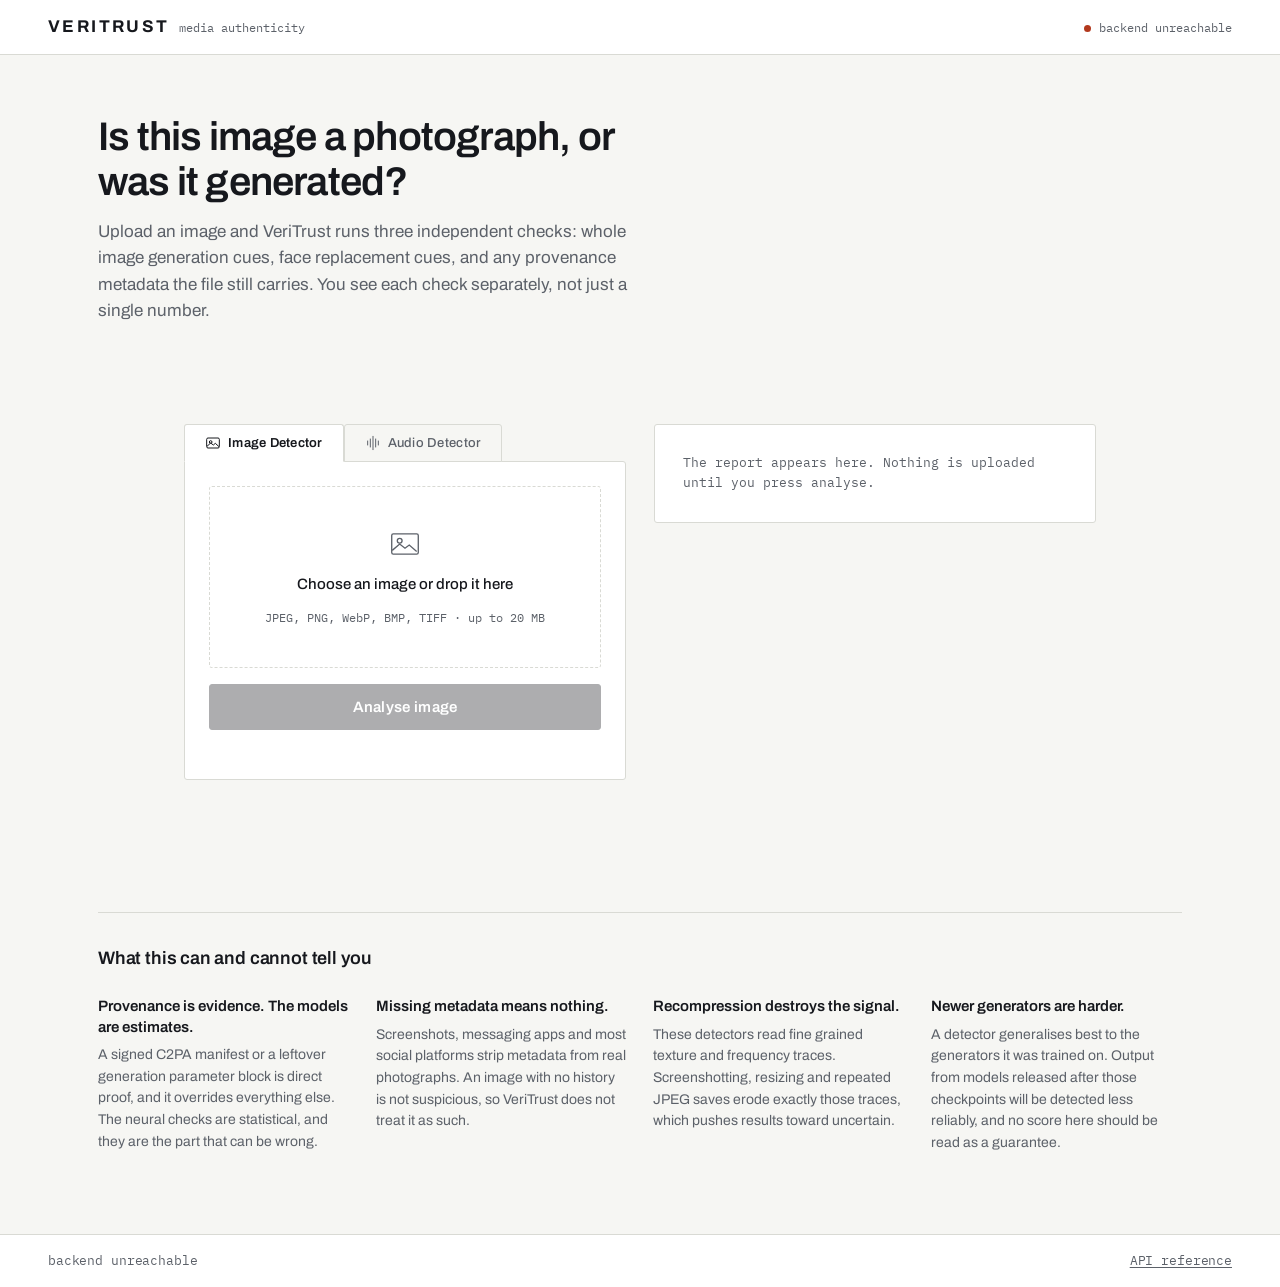
==== frontend/index.html @ b8cfa004 "Initial commit with working configuration and UI fixes" ====
<!DOCTYPE html>
<html lang="en">
<head>
<meta charset="utf-8" />
<meta name="viewport" content="width=device-width, initial-scale=1" />
<title>VeriTrust · media authenticity</title>
<link rel="preconnect" href="https://fonts.googleapis.com" />
<link rel="preconnect" href="https://fonts.gstatic.com" crossorigin />
<link href="https://fonts.googleapis.com/css2?family=Archivo:wght@400;500;600;700&family=IBM+Plex+Mono:wght@400;500;600&display=swap" rel="stylesheet" />
<link rel="stylesheet" href="styles.css" />
</head>
<body>

<header class="bar">
  <div class="bar-mark">
    <span class="bar-name">VeriTrust</span>
    <span class="bar-role">media authenticity</span>
  </div>
  <div class="bar-status" id="status" data-state="loading">
    <span class="dot" aria-hidden="true"></span>
    <span id="statusText">checking detectors</span>
  </div>
</header>

<main>

  <section class="intro">
    <h1 id="introHeading">Is this image a photograph, or was it generated?</h1>
    <p id="introBody">
      Upload an image and VeriTrust runs three independent checks: whole image generation cues,
      face replacement cues, and any provenance metadata the file still carries. You see each
      check separately, not just a single number.
    </p>
  </section>

  <section class="workbench">

    <div class="stage-column">
      <div class="tabs" id="mediaModeTabs">
        <button type="button" class="tab active" data-mode="image">
          <svg class="tab-icon" viewBox="0 0 24 24" fill="none" stroke="currentColor" stroke-width="1.5" aria-hidden="true">
            <rect x="2.5" y="4.5" width="19" height="15" rx="2" />
            <circle cx="8.5" cy="10.5" r="2" />
            <path d="M3 17l5.5-5 4 3 3-2.5 5.5 5" />
          </svg>
          Image Detector
        </button>
        <button type="button" class="tab" data-mode="audio">
          <svg class="tab-icon" viewBox="0 0 24 24" fill="none" stroke="currentColor" stroke-width="1.5" aria-hidden="true">
            <path d="M12 2v20M8 6v12M4 9v6M16 6v12M20 9v6" stroke-linecap="round" />
          </svg>
          Audio Detector
        </button>
      </div>

      <div class="stage">
        <label class="drop" id="drop" for="file" tabindex="0">
          <input type="file" id="file" accept="image/jpeg,image/png,image/webp,image/bmp,image/tiff" hidden />
          <div class="drop-inner">
            <div class="drop-icon-wrap" id="dropIconWrap">
              <svg class="drop-icon" id="dropIconImage" viewBox="0 0 32 32" fill="none" stroke="currentColor" stroke-width="1.25" aria-hidden="true">
                <rect x="3.5" y="6.5" width="25" height="19" rx="1.5" />
                <circle cx="11" cy="13" r="2.25" />
                <path d="M4 22l7-6 5 4 4-3 7 6" />
              </svg>
              <svg class="drop-icon" id="dropIconAudio" viewBox="0 0 32 32" fill="none" stroke="currentColor" stroke-width="1.25" aria-hidden="true" hidden>
                <path d="M16 4v24M10 8v16M4 12v8M22 8v16M28 12v8" stroke-linecap="round" />
              </svg>
            </div>
            <span class="drop-title" id="dropTitle">Choose an image or drop it here</span>
            <span class="drop-hint" id="dropHint">JPEG, PNG, WebP, BMP, TIFF · up to 20 MB</span>
          </div>
        </label>

        <figure class="canvas" id="canvas" hidden>
          <div class="canvas-frame" id="canvasFrame">
            <img id="preview" alt="Media being analysed" />
            <audio id="audioPreview" controls hidden></audio>
            <img id="heat" alt="" hidden />
            <div class="boxes" id="boxes" aria-hidden="true"></div>
          </div>
          <figcaption class="canvas-foot">
            <span class="mono" id="imageMeta"></span>
            <span class="canvas-actions">
              <button type="button" class="ghost" id="toggleHeat" hidden>Show attention map</button>
              <button type="button" class="ghost" id="clear">Clear</button>
            </span>
          </figcaption>
          <p class="overlay-note" id="overlayNote"></p>
        </figure>

        <button type="button" class="run" id="run" disabled>Analyse image</button>
        <p class="stage-note" id="stageNote" role="status" aria-live="polite"></p>
      </div>
    </div>

    <div class="readout" id="readout" aria-live="polite">
      <div class="readout-empty" id="readoutEmpty">
        <p>The report appears here. Nothing is uploaded until you press analyse.</p>
      </div>

      <div class="report" id="report" hidden>

        <div class="verdict" id="verdict">
          <span class="eyebrow">Verdict</span>
          <p class="verdict-word" id="verdictWord">Awaiting analysis</p>
          <p class="verdict-sub mono" id="verdictSub"></p>
        </div>

        <div class="scale-block">
          <span class="eyebrow">Where this landed</span>
          <div class="scale" id="scale">
            <div class="scale-track">
              <div class="scale-band" id="scaleBand"></div>
              <div class="scale-ticks" id="scaleTicks"></div>
              <div class="needle" id="needle"><span class="needle-value mono" id="needleValue">0.00</span></div>
            </div>
            <div class="scale-legend mono">
              <span id="scaleLegendLeft">0.00 photographic</span>
              <span class="scale-legend-mid">uncertain</span>
              <span id="scaleLegendRight">generated 1.00</span>
            </div>
          </div>
          <p class="scale-caption" id="scaleCaption"></p>
        </div>

        <div class="panel">
          <span class="eyebrow">Signals</span>
          <table class="signals">
            <thead>
              <tr><th scope="col">check</th><th scope="col">reads</th><th scope="col">weight</th></tr>
            </thead>
            <tbody id="signalRows"></tbody>
          </table>
          <p class="panel-note" id="signalNote"></p>
        </div>

        <div class="panel" id="provPanel">
          <span class="eyebrow">Provenance</span>
          <ul class="evidence" id="evidence"></ul>
        </div>

        <div class="panel" id="notesPanel">
          <span class="eyebrow">Caveats</span>
          <ul class="notes" id="notes"></ul>
        </div>

        <details class="raw">
          <summary>Raw response</summary>
          <pre class="mono" id="raw"></pre>
        </details>

      </div>
    </div>

  </section>

  <section class="limits">
    <h2>What this can and cannot tell you</h2>
    <div class="limit-grid">
      <div class="limit">
        <h3>Provenance is evidence. The models are estimates.</h3>
        <p>
          A signed C2PA manifest or a leftover generation parameter block is direct proof, and it
          overrides everything else. The neural checks are statistical, and they are the part that
          can be wrong.
        </p>
      </div>
      <div class="limit">
        <h3>Missing metadata means nothing.</h3>
        <p>
          Screenshots, messaging apps and most social platforms strip metadata from real
          photographs. An image with no history is not suspicious, so VeriTrust does not treat it
          as such.
        </p>
      </div>
      <div class="limit">
        <h3>Recompression destroys the signal.</h3>
        <p>
          These detectors read fine grained texture and frequency traces. Screenshotting, resizing
          and repeated JPEG saves erode exactly those traces, which pushes results toward
          uncertain.
        </p>
      </div>
      <div class="limit">
        <h3>Newer generators are harder.</h3>
        <p>
          A detector generalises best to the generators it was trained on. Output from models
          released after those checkpoints will be detected less reliably, and no score here should
          be read as a guarantee.
        </p>
      </div>
    </div>
  </section>

</main>

<footer class="foot">
  <span class="mono" id="footStatus">detector status unknown</span>
  <span class="mono"><a href="/docs">API reference</a></span>
</footer>

<script src="app.js"></script>
</body>
</html>
---- frontend/styles.css ----
/* VeriTrust
   Direction: a light table in a forensics room. Cool paper, hairline rules, measurement
   typography. The one loud element is the verdict scale, which draws the uncertainty band as a
   real region so the three band logic is visible rather than hidden behind a percentage.
   Everything else stays quiet. */

:root {
  color-scheme: light;

  --paper: #f6f6f3;
  --panel: #ffffff;
  --ink: #16181d;
  --slate: #5c6169;
  --rule: #d9dad4;
  --rule-soft: #e8e9e4;

  --authentic: #2f6f4e;
  --uncertain: #a9741b;
  --flagged: #b2381d;

  --focus: #a9741b;

  --sans: "Archivo", ui-sans-serif, system-ui, -apple-system, "Segoe UI", sans-serif;
  --mono: "IBM Plex Mono", ui-monospace, "SF Mono", Menlo, Consolas, monospace;

  --gap: 28px;
  --radius: 3px;
}

* { box-sizing: border-box; }
[hidden] { display: none !important; }

html, body { margin: 0; padding: 0; }

body {
  background: var(--paper);
  color: var(--ink);
  font-family: var(--sans);
  font-size: 16px;
  line-height: 1.55;
  -webkit-font-smoothing: antialiased;
}

.mono { font-family: var(--mono); font-size: 0.8125rem; letter-spacing: -0.01em; }

a { color: inherit; text-decoration: underline; text-underline-offset: 2px; }

:focus-visible {
  outline: 2px solid var(--focus);
  outline-offset: 2px;
}

/* ---------- instrument bar ---------- */

.bar {
  display: flex;
  align-items: baseline;
  justify-content: space-between;
  gap: 16px;
  padding: 14px clamp(18px, 4vw, 48px);
  border-bottom: 1px solid var(--rule);
  background: var(--panel);
}

.bar-mark { display: flex; align-items: baseline; gap: 10px; }

.bar-name {
  font-weight: 700;
  font-size: 1.0625rem;
  letter-spacing: 0.14em;
  text-transform: uppercase;
}

.bar-role {
  font-family: var(--mono);
  font-size: 0.75rem;
  color: var(--slate);
}

.bar-status {
  display: flex;
  align-items: center;
  gap: 8px;
  font-family: var(--mono);
  font-size: 0.75rem;
  color: var(--slate);
}

.dot {
  width: 7px; height: 7px;
  border-radius: 50%;
  background: var(--slate);
  flex: none;
}

.bar-status[data-state="ok"] .dot { background: var(--authentic); }
.bar-status[data-state="degraded"] .dot { background: var(--uncertain); }
.bar-status[data-state="down"] .dot { background: var(--flagged); }

/* ---------- workbench ---------- */

.workbench { max-width: 960px; margin: 0 auto; padding: 48px 24px; }

/* Tabs sit above the stage panel and visually connect to it */
.tabs {
  display: flex;
  gap: 0;
  position: relative;
  z-index: 1;
}

.tab {
  display: inline-flex;
  align-items: center;
  gap: 7px;
  background: var(--paper);
  border: 1px solid var(--rule);
  border-bottom: 1px solid var(--rule);
  padding: 10px 20px;
  border-radius: var(--radius) var(--radius) 0 0;
  font-family: var(--sans);
  font-size: 0.8125rem;
  font-weight: 500;
  letter-spacing: 0.02em;
  color: var(--slate);
  cursor: pointer;
  transition: color 0.15s ease, background 0.15s ease, border-color 0.15s ease;
  margin-bottom: -1px;          /* overlap the stage border */
}

.tab.active {
  background: var(--panel);
  color: var(--ink);
  border-color: var(--rule);
  border-bottom-color: var(--panel);   /* erase the bottom border to merge with stage */
  font-weight: 600;
}

.tab:not(.active):hover {
  background: var(--rule-soft);
  color: var(--ink);
}

.tab-icon {
  width: 16px;
  height: 16px;
  flex-shrink: 0;
}

/* Stage column keeps tabs + stage as one visual unit inside the grid */
.stage-column {
  display: flex;
  flex-direction: column;
}

.stage {
  background: var(--panel);
  border: 1px solid var(--rule);
  border-radius: 0 var(--radius) var(--radius) var(--radius);
  padding: 24px;
}

/* Drop zone */
.drop-icon-wrap {
  display: flex;
  align-items: center;
  justify-content: center;
}

/* Audio preview styling */
#audioPreview {
  width: 100%;
  margin: 24px 0;
  border-radius: var(--radius);
}

/* When showing audio, give the canvas-frame a solid background instead of the checker */
.canvas-frame.audio-mode {
  background: var(--paper);
  display: flex;
  align-items: center;
  justify-content: center;
  min-height: 80px;
  padding: 16px;
}

/* ---------- layout ---------- */

main {
  max-width: 1180px;
  margin: 0 auto;
  padding: clamp(32px, 5vw, 60px) clamp(18px, 4vw, 48px) 80px;
}

.intro { max-width: 62ch; margin-bottom: clamp(32px, 5vw, 52px); }

.intro h1 {
  margin: 0 0 14px;
  font-size: clamp(1.75rem, 4vw, 2.5rem);
  font-weight: 600;
  letter-spacing: -0.02em;
  line-height: 1.12;
}

.intro p { margin: 0; color: var(--slate); font-size: 1.0625rem; }

.workbench {
  display: grid;
  grid-template-columns: minmax(0, 1fr) minmax(0, 1fr);
  gap: var(--gap);
  align-items: start;
}

@media (max-width: 900px) {
  .workbench { grid-template-columns: minmax(0, 1fr); }
}

.eyebrow {
  display: block;
  font-family: var(--mono);
  font-size: 0.6875rem;
  letter-spacing: 0.16em;
  text-transform: uppercase;
  color: var(--slate);
  margin-bottom: 10px;
}

/* ---------- stage ---------- */

.drop {
  display: block;
  border: 1px dashed var(--rule);
  border-radius: var(--radius);
  background: transparent;
  padding: 40px 24px;
  text-align: center;
  cursor: pointer;
  transition: border-color 140ms ease, background 140ms ease;
}

.drop:hover, .drop.over { border-color: var(--ink); background: rgba(0,0,0,0.015); }
.drop.over { border-style: solid; }

.drop-inner { display: flex; flex-direction: column; align-items: center; gap: 12px; }
.drop-icon { width: 34px; height: 34px; color: var(--slate); }
.drop-title { font-weight: 500; font-size: 0.9375rem; }
.drop-hint { font-family: var(--mono); font-size: 0.75rem; color: var(--slate); }

.canvas { margin: 0; }

.canvas-frame {
  position: relative;
  border: 1px solid var(--rule);
  border-radius: var(--radius);
  background:
    repeating-conic-gradient(#efefec 0% 25%, #f8f8f6 0% 50%) 0 0 / 18px 18px;
  overflow: hidden;
  line-height: 0;
}

.canvas-frame img { display: block; width: 100%; height: auto; }

#heat {
  position: absolute;
  inset: 0;
  width: 100%;
  height: 100%;
  object-fit: contain;
}

.boxes { position: absolute; inset: 0; }

/* Three bands, matching the verdict, not a 0.5 cut. Uncertain is the default because a face the
   models cannot place is the honest middle case, and the middle should not borrow either colour. */
.face-box {
  position: absolute;
  border: 1.5px solid var(--uncertain);
  box-shadow: 0 0 0 1px rgba(255, 255, 255, 0.7) inset;
}

.face-box[data-band="authentic"] { border-color: var(--authentic); }
.face-box[data-band="flagged"] { border-color: var(--flagged); }

.face-tag {
  position: absolute;
  top: -1px;
  left: -1px;
  transform: translateY(-100%);
  background: var(--uncertain);
  color: #fff;
  font-family: var(--mono);
  font-size: 0.625rem;
  padding: 1px 5px;
  white-space: nowrap;
  line-height: 1.5;
}

.face-box[data-band="authentic"] .face-tag { background: var(--authentic); }
.face-box[data-band="flagged"] .face-tag { background: var(--flagged); }

.canvas-foot {
  display: flex;
  align-items: center;
  justify-content: space-between;
  gap: 12px;
  flex-wrap: wrap;
  padding-top: 10px;
  color: var(--slate);
}

.canvas-actions { display: flex; gap: 8px; }

.overlay-note {
  margin: 8px 0 0;
  font-size: 0.75rem;
  line-height: 1.5;
  color: var(--slate);
}

.overlay-note:empty { display: none; }

.ghost {
  font-family: var(--mono);
  font-size: 0.75rem;
  background: none;
  border: 1px solid var(--rule);
  border-radius: var(--radius);
  padding: 5px 10px;
  color: var(--ink);
  cursor: pointer;
  transition: border-color 140ms ease;
}

.ghost:hover { border-color: var(--ink); }
.ghost[aria-pressed="true"] { background: var(--ink); color: var(--panel); border-color: var(--ink); }

.run {
  width: 100%;
  margin-top: 16px;
  padding: 14px 20px;
  font-family: var(--sans);
  font-size: 0.9375rem;
  font-weight: 600;
  letter-spacing: 0.02em;
  color: var(--panel);
  background: var(--ink);
  border: 1px solid var(--ink);
  border-radius: var(--radius);
  cursor: pointer;
  transition: opacity 140ms ease;
}

.run:disabled { opacity: 0.35; cursor: not-allowed; }
.run:not(:disabled):hover { opacity: 0.86; }
.run.busy { pointer-events: none; opacity: 0.6; }

.stage-note {
  margin: 10px 0 0;
  font-family: var(--mono);
  font-size: 0.75rem;
  color: var(--slate);
  min-height: 1.2em;
}

.stage-note[data-kind="error"] { color: var(--flagged); }

/* ---------- readout ---------- */

.readout {
  border: 1px solid var(--rule);
  border-radius: var(--radius);
  background: var(--panel);
}

.readout-empty { padding: 28px; color: var(--slate); }
.readout-empty p { margin: 0; font-family: var(--mono); font-size: 0.8125rem; }

.report > * + * { border-top: 1px solid var(--rule-soft); }

.verdict { padding: 24px 26px 20px; }

.verdict-word {
  margin: 0;
  font-size: clamp(1.5rem, 3.2vw, 2rem);
  font-weight: 700;
  letter-spacing: -0.015em;
  line-height: 1.1;
}

.verdict[data-verdict="likely_authentic"] .verdict-word { color: var(--authentic); }
.verdict[data-verdict="uncertain"] .verdict-word { color: var(--uncertain); }
.verdict[data-verdict="likely_ai_generated"] .verdict-word { color: var(--flagged); }

.verdict-sub { margin: 8px 0 0; color: var(--slate); }

/* signature element: the measurement scale */

.scale-block { padding: 22px 26px 24px; }

.scale-track {
  position: relative;
  height: 46px;
  border-left: 1px solid var(--ink);
  border-right: 1px solid var(--ink);
  border-bottom: 1px solid var(--ink);
  background: linear-gradient(to bottom, transparent 0 22px, var(--rule-soft) 22px 23px, transparent 23px);
  margin-top: 44px;
}

.scale-band {
  position: absolute;
  top: 0;
  bottom: 0;
  background-image: repeating-linear-gradient(
    -45deg,
    rgba(169, 116, 27, 0.16) 0 4px,
    transparent 4px 8px
  );
  border-left: 1px dashed rgba(169, 116, 27, 0.55);
  border-right: 1px dashed rgba(169, 116, 27, 0.55);
}

.scale-ticks { position: absolute; inset: 0; }

.sig-tick {
  position: absolute;
  bottom: 0;
  width: 1px;
  height: 13px;
  background: var(--slate);
}

.sig-tick::after {
  content: attr(data-label);
  position: absolute;
  bottom: -19px;
  left: 0;
  transform: translateX(-50%);
  font-family: var(--mono);
  font-size: 0.5625rem;
  letter-spacing: 0.02em;
  color: var(--slate);
  white-space: nowrap;
}

.sig-tick.alt-label::after {
  bottom: -36px;
}

.sig-tick.is-capped {
  background: repeating-linear-gradient(to bottom, var(--slate) 0 2px, transparent 2px 4px);
}

.sig-tick.is-capped::after {
  opacity: 0.55;
}

.sig-tick.is-uncounted {
  height: 7px;
  opacity: 0.45;
}

.sig-tick.is-uncounted::after {
  display: none;
}

.needle {
  position: absolute;
  top: -14px;
  bottom: 0;
  width: 2px;
  background: var(--ink);
  transition: left 320ms cubic-bezier(0.22, 0.61, 0.36, 1);
}

.needle::after {
  content: "";
  position: absolute;
  top: -5px;
  left: 50%;
  transform: translateX(-50%) rotate(45deg);
  width: 8px;
  height: 8px;
  background: var(--ink);
}

.needle-value {
  position: absolute;
  top: -34px;
  left: 50%;
  transform: translateX(-50%);
  background: var(--ink);
  color: var(--panel);
  padding: 2px 7px;
  font-weight: 600;
  white-space: nowrap;
}

/* At the extremes a centred badge hangs half outside the track and lands on the label above it.
   These anchor it inward instead of centring. */
.needle-value.at-start {
  left: 0;
  transform: none;
}

.needle-value.at-end {
  left: 100%;
  transform: translateX(-100%);
}

.scale-legend {
  display: flex;
  justify-content: space-between;
  margin-top: 30px;
  color: var(--slate);
  font-size: 0.6875rem;
}

.scale-legend-mid { color: var(--uncertain); }

.scale-caption {
  margin: 14px 0 0;
  font-size: 0.875rem;
  color: var(--slate);
}

/* panels */

.panel { padding: 22px 26px; }

.signals { width: 100%; border-collapse: collapse; font-family: var(--mono); font-size: 0.8125rem; }

.signals th {
  text-align: left;
  font-weight: 500;
  font-size: 0.6875rem;
  letter-spacing: 0.1em;
  text-transform: uppercase;
  color: var(--slate);
  padding: 0 0 8px;
  border-bottom: 1px solid var(--rule);
}

.signals td { padding: 9px 0; border-bottom: 1px solid var(--rule-soft); vertical-align: top; }
.signals td:nth-child(2), .signals th:nth-child(2) { text-align: right; width: 5.5em; }
.signals td:nth-child(3), .signals th:nth-child(3) { text-align: right; width: 4.5em; }
.signals tr:last-child td { border-bottom: none; }

.sig-name { color: var(--ink); }
.sig-detail { display: block; font-family: var(--sans); font-size: 0.75rem; color: var(--slate); margin-top: 3px; }
.sig-read { font-weight: 600; }
.sig-read[data-band="flagged"] { color: var(--flagged); }
.sig-read[data-band="uncertain"] { color: var(--uncertain); }
.sig-read[data-band="authentic"] { color: var(--authentic); }

.sig-capped, .sig-uncounted {
  margin-left: 6px;
  padding: 1px 5px;
  border: 1px solid var(--rule-soft);
  font-family: var(--mono);
  font-size: 0.625rem;
  letter-spacing: 0.06em;
  text-transform: uppercase;
  color: var(--slate);
  cursor: help;
}

.sig-uncounted {
  border-style: dashed;
  opacity: 0.8;
}

.panel-note, .evidence, .notes { margin: 0; }
.panel-note { margin-top: 12px; font-size: 0.8125rem; color: var(--slate); }

.evidence, .notes { list-style: none; padding: 0; }

.evidence li, .notes li {
  position: relative;
  padding-left: 16px;
  font-size: 0.875rem;
  color: var(--slate);
}

.evidence li + li, .notes li + li { margin-top: 8px; }

.evidence li::before, .notes li::before {
  content: "";
  position: absolute;
  left: 0;
  top: 0.62em;
  width: 6px;
  height: 1px;
  background: var(--slate);
}

.evidence li[data-strong="true"] { color: var(--ink); font-weight: 500; }
.evidence li[data-strong="true"]::before { background: var(--flagged); height: 2px; }

.raw { padding: 16px 26px 22px; }
.raw summary { font-family: var(--mono); font-size: 0.75rem; color: var(--slate); cursor: pointer; }
.raw pre {
  margin: 12px 0 0;
  padding: 14px;
  background: #fbfbf9;
  border: 1px solid var(--rule-soft);
  border-radius: var(--radius);
  max-height: 320px;
  overflow: auto;
  font-size: 0.6875rem;
  line-height: 1.5;
}

/* ---------- limits ---------- */

.limits { margin-top: clamp(52px, 7vw, 84px); border-top: 1px solid var(--rule); padding-top: 32px; }

.limits h2 {
  margin: 0 0 24px;
  font-size: 1.125rem;
  font-weight: 600;
  letter-spacing: -0.01em;
}

.limit-grid {
  display: grid;
  grid-template-columns: repeat(auto-fit, minmax(240px, 1fr));
  gap: 26px;
}

.limit h3 {
  margin: 0 0 7px;
  font-size: 0.9375rem;
  font-weight: 600;
  line-height: 1.35;
}

.limit p { margin: 0; font-size: 0.875rem; color: var(--slate); }

/* ---------- foot ---------- */

.foot {
  display: flex;
  justify-content: space-between;
  gap: 16px;
  flex-wrap: wrap;
  padding: 16px clamp(18px, 4vw, 48px);
  border-top: 1px solid var(--rule);
  background: var(--panel);
  color: var(--slate);
}

@media (prefers-reduced-motion: reduce) {
  * { transition: none !important; animation: none !important; }
}
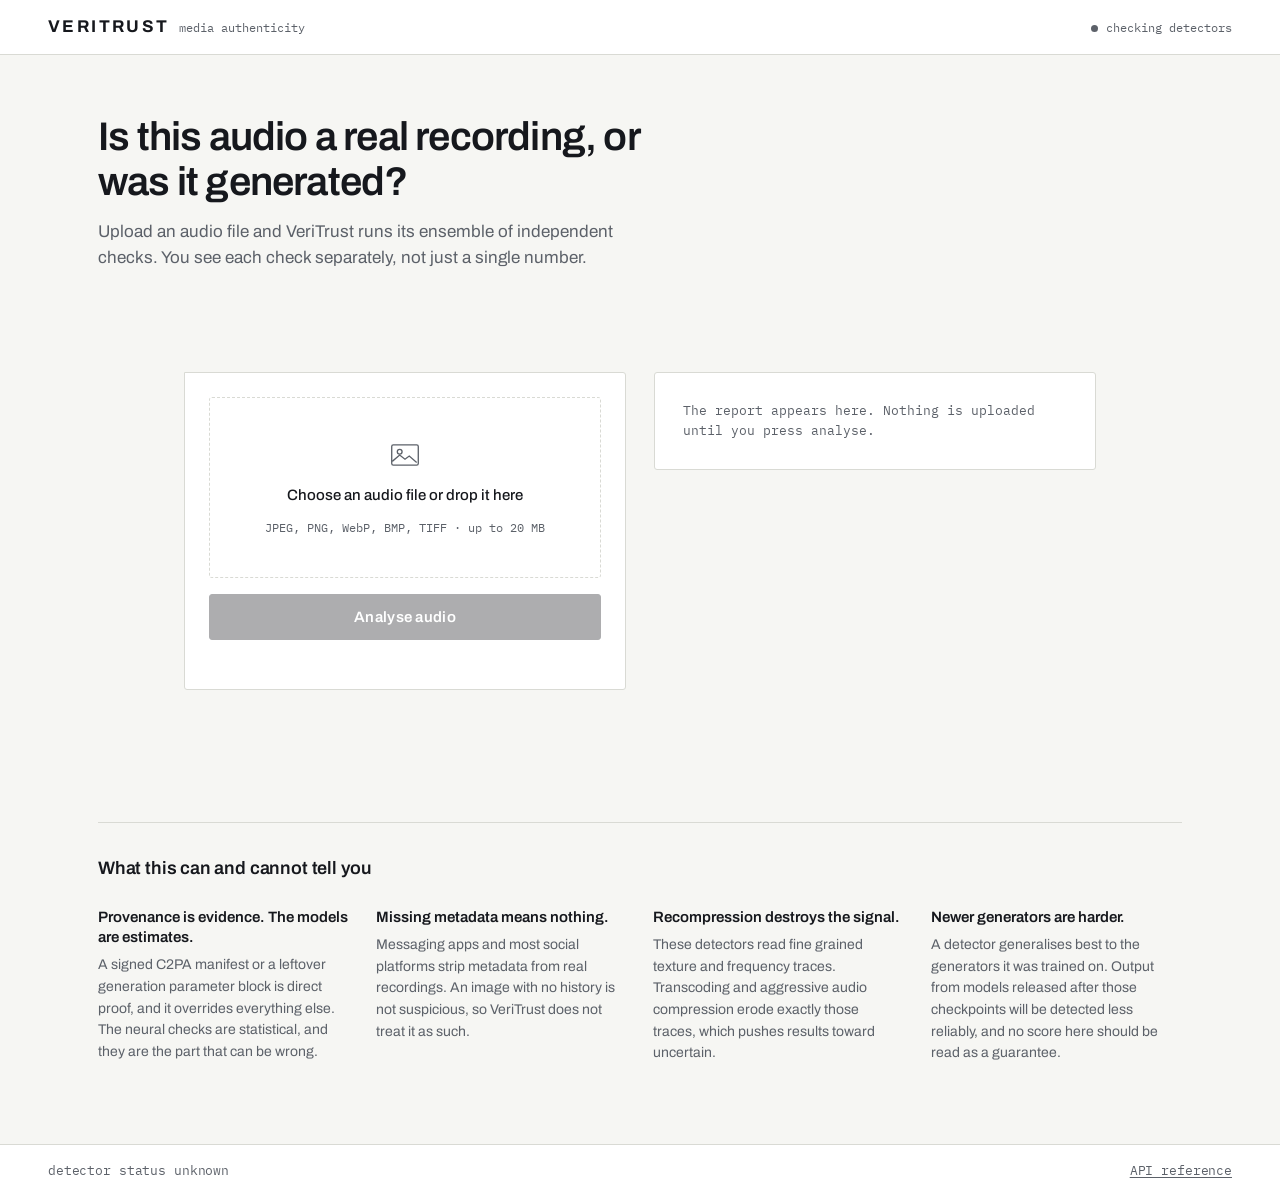
==== commit 33e0b608: "Fix frontend errors and remove image tabs" ====
--- a/frontend/index.html
+++ b/frontend/index.html
@@ -25,10 +25,9 @@
 <main>
 
   <section class="intro">
-    <h1 id="introHeading">Is this image a photograph, or was it generated?</h1>
+    <h1 id="introHeading">Is this audio a real recording, or was it generated?</h1>
     <p id="introBody">
-      Upload an image and VeriTrust runs three independent checks: whole image generation cues,
-      face replacement cues, and any provenance metadata the file still carries. You see each
+      Upload an audio file and VeriTrust runs its ensemble of independent checks. You see each
       check separately, not just a single number.
     </p>
   </section>
@@ -36,26 +35,11 @@
   <section class="workbench">
 
     <div class="stage-column">
-      <div class="tabs" id="mediaModeTabs">
-        <button type="button" class="tab active" data-mode="image">
-          <svg class="tab-icon" viewBox="0 0 24 24" fill="none" stroke="currentColor" stroke-width="1.5" aria-hidden="true">
-            <rect x="2.5" y="4.5" width="19" height="15" rx="2" />
-            <circle cx="8.5" cy="10.5" r="2" />
-            <path d="M3 17l5.5-5 4 3 3-2.5 5.5 5" />
-          </svg>
-          Image Detector
-        </button>
-        <button type="button" class="tab" data-mode="audio">
-          <svg class="tab-icon" viewBox="0 0 24 24" fill="none" stroke="currentColor" stroke-width="1.5" aria-hidden="true">
-            <path d="M12 2v20M8 6v12M4 9v6M16 6v12M20 9v6" stroke-linecap="round" />
-          </svg>
-          Audio Detector
-        </button>
-      </div>
+      
 
       <div class="stage">
         <label class="drop" id="drop" for="file" tabindex="0">
-          <input type="file" id="file" accept="image/jpeg,image/png,image/webp,image/bmp,image/tiff" hidden />
+          <input type="file" id="file" accept="audio/*" hidden />
           <div class="drop-inner">
             <div class="drop-icon-wrap" id="dropIconWrap">
               <svg class="drop-icon" id="dropIconImage" viewBox="0 0 32 32" fill="none" stroke="currentColor" stroke-width="1.25" aria-hidden="true">
@@ -67,29 +51,25 @@
                 <path d="M16 4v24M10 8v16M4 12v8M22 8v16M28 12v8" stroke-linecap="round" />
               </svg>
             </div>
-            <span class="drop-title" id="dropTitle">Choose an image or drop it here</span>
+            <span class="drop-title" id="dropTitle">Choose an audio file or drop it here</span>
             <span class="drop-hint" id="dropHint">JPEG, PNG, WebP, BMP, TIFF · up to 20 MB</span>
           </div>
         </label>
 
         <figure class="canvas" id="canvas" hidden>
           <div class="canvas-frame" id="canvasFrame">
-            <img id="preview" alt="Media being analysed" />
-            <audio id="audioPreview" controls hidden></audio>
-            <img id="heat" alt="" hidden />
-            <div class="boxes" id="boxes" aria-hidden="true"></div>
-          </div>
+                        <audio id="audioPreview" controls hidden></audio>
+                                  </div>
           <figcaption class="canvas-foot">
             <span class="mono" id="imageMeta"></span>
             <span class="canvas-actions">
-              <button type="button" class="ghost" id="toggleHeat" hidden>Show attention map</button>
-              <button type="button" class="ghost" id="clear">Clear</button>
+                            <button type="button" class="ghost" id="clear">Clear</button>
             </span>
           </figcaption>
           <p class="overlay-note" id="overlayNote"></p>
         </figure>
 
-        <button type="button" class="run" id="run" disabled>Analyse image</button>
+        <button type="button" class="run" id="run" disabled>Analyse audio</button>
         <p class="stage-note" id="stageNote" role="status" aria-live="polite"></p>
       </div>
     </div>
@@ -116,7 +96,7 @@
               <div class="needle" id="needle"><span class="needle-value mono" id="needleValue">0.00</span></div>
             </div>
             <div class="scale-legend mono">
-              <span id="scaleLegendLeft">0.00 photographic</span>
+              <span id="scaleLegendLeft">0.00 recordingic</span>
               <span class="scale-legend-mid">uncertain</span>
               <span id="scaleLegendRight">generated 1.00</span>
             </div>
@@ -135,12 +115,7 @@
           <p class="panel-note" id="signalNote"></p>
         </div>
 
-        <div class="panel" id="provPanel">
-          <span class="eyebrow">Provenance</span>
-          <ul class="evidence" id="evidence"></ul>
-        </div>
-
-        <div class="panel" id="notesPanel">
+                <div class="panel" id="notesPanel">
           <span class="eyebrow">Caveats</span>
           <ul class="notes" id="notes"></ul>
         </div>
@@ -169,16 +144,15 @@
       <div class="limit">
         <h3>Missing metadata means nothing.</h3>
         <p>
-          Screenshots, messaging apps and most social platforms strip metadata from real
-          photographs. An image with no history is not suspicious, so VeriTrust does not treat it
+          Messaging apps and most social platforms strip metadata from real
+          recordings. An image with no history is not suspicious, so VeriTrust does not treat it
           as such.
         </p>
       </div>
       <div class="limit">
         <h3>Recompression destroys the signal.</h3>
         <p>
-          These detectors read fine grained texture and frequency traces. Screenshotting, resizing
-          and repeated JPEG saves erode exactly those traces, which pushes results toward
+          These detectors read fine grained texture and frequency traces. Transcoding and aggressive audio compression erode exactly those traces, which pushes results toward
           uncertain.
         </p>
       </div>
--- a/frontend/styles.css
+++ b/frontend/styles.css
@@ -248,25 +248,7 @@
 
 .canvas { margin: 0; }
 
-.canvas-frame {
-  position: relative;
-  border: 1px solid var(--rule);
-  border-radius: var(--radius);
-  background:
-    repeating-conic-gradient(#efefec 0% 25%, #f8f8f6 0% 50%) 0 0 / 18px 18px;
-  overflow: hidden;
-  line-height: 0;
-}
-
-.canvas-frame img { display: block; width: 100%; height: auto; }
-
-#heat {
-  position: absolute;
-  inset: 0;
-  width: 100%;
-  height: 100%;
-  object-fit: contain;
-}
+
 
 .boxes { position: absolute; inset: 0; }
 
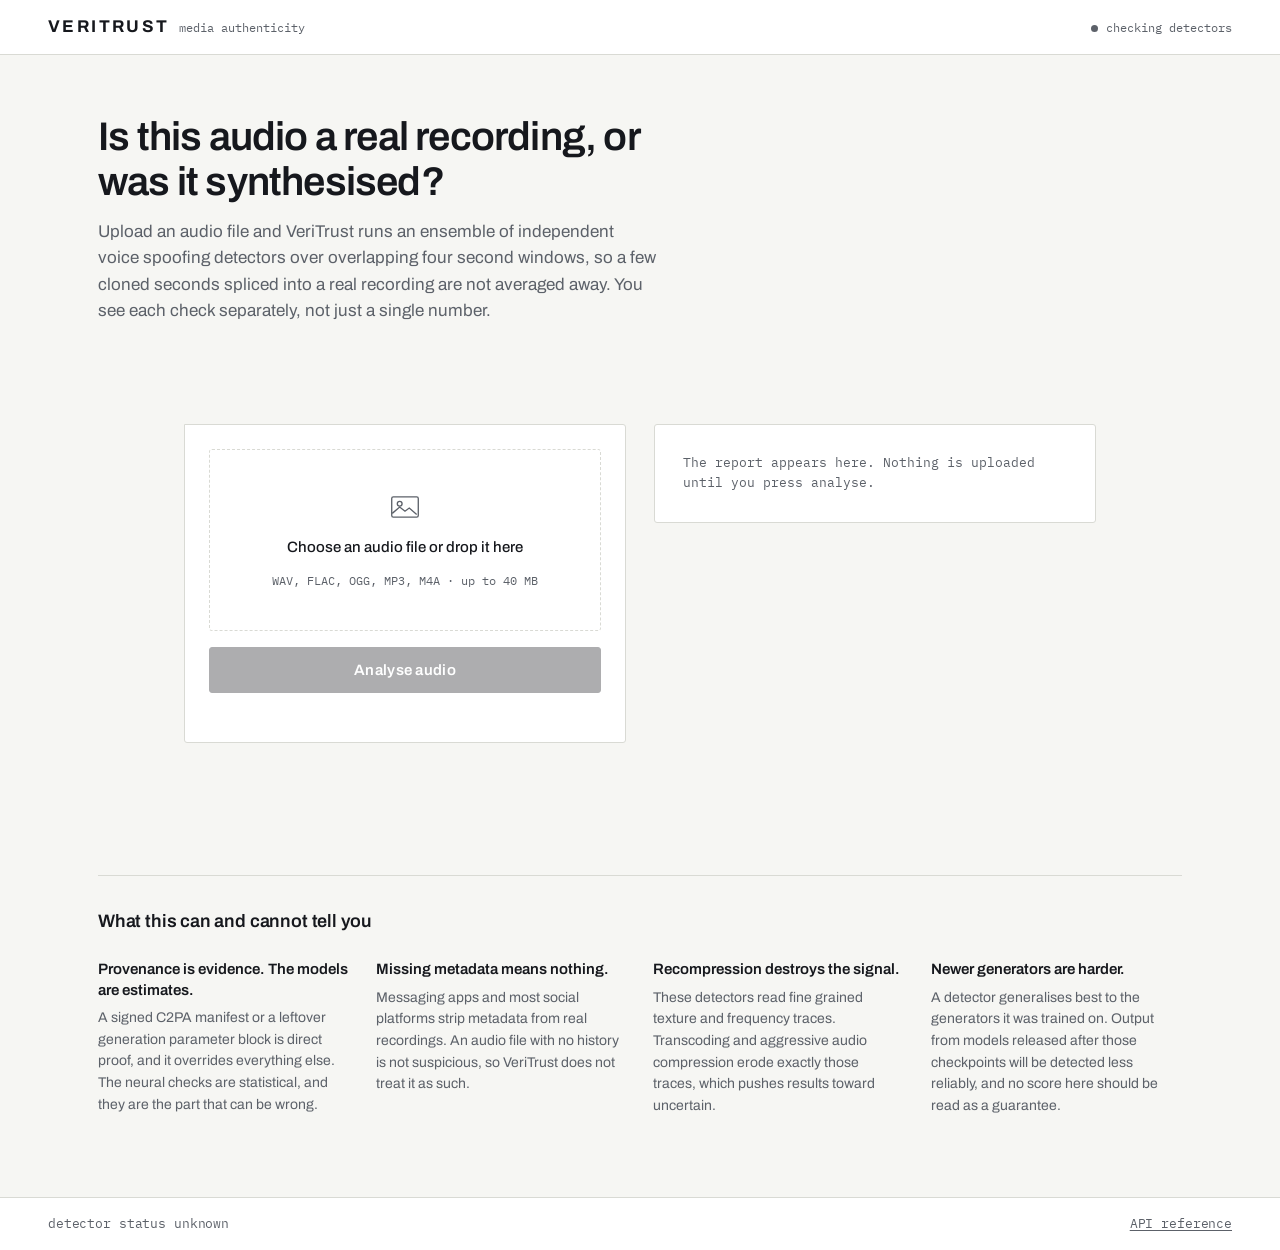
==== commit 3e0d7d7d: "Fix file upload JS errors" ====
--- a/frontend/index.html
+++ b/frontend/index.html
@@ -25,10 +25,9 @@
 <main>
 
   <section class="intro">
-    <h1 id="introHeading">Is this audio a real recording, or was it generated?</h1>
+    <h1 id="introHeading">Is this audio a real recording, or was it synthesised?</h1>
     <p id="introBody">
-      Upload an audio file and VeriTrust runs its ensemble of independent checks. You see each
-      check separately, not just a single number.
+      Upload an audio file and VeriTrust runs an ensemble of independent voice spoofing detectors over overlapping four second windows, so a few cloned seconds spliced into a real recording are not averaged away. You see each check separately, not just a single number.
     </p>
   </section>
 
@@ -36,7 +35,6 @@
 
     <div class="stage-column">
       
-
       <div class="stage">
         <label class="drop" id="drop" for="file" tabindex="0">
           <input type="file" id="file" accept="audio/*" hidden />
@@ -52,18 +50,18 @@
               </svg>
             </div>
             <span class="drop-title" id="dropTitle">Choose an audio file or drop it here</span>
-            <span class="drop-hint" id="dropHint">JPEG, PNG, WebP, BMP, TIFF · up to 20 MB</span>
+            <span class="drop-hint" id="dropHint">WAV, FLAC, OGG, MP3, M4A · up to 40 MB</span>
           </div>
         </label>
 
         <figure class="canvas" id="canvas" hidden>
           <div class="canvas-frame" id="canvasFrame">
-                        <audio id="audioPreview" controls hidden></audio>
-                                  </div>
+            <audio id="audioPreview" controls hidden></audio>
+          </div>
           <figcaption class="canvas-foot">
             <span class="mono" id="imageMeta"></span>
             <span class="canvas-actions">
-                            <button type="button" class="ghost" id="clear">Clear</button>
+              <button type="button" class="ghost" id="clear">Clear</button>
             </span>
           </figcaption>
           <p class="overlay-note" id="overlayNote"></p>
@@ -96,7 +94,7 @@
               <div class="needle" id="needle"><span class="needle-value mono" id="needleValue">0.00</span></div>
             </div>
             <div class="scale-legend mono">
-              <span id="scaleLegendLeft">0.00 recordingic</span>
+              <span id="scaleLegendLeft">0.00 real voice</span>
               <span class="scale-legend-mid">uncertain</span>
               <span id="scaleLegendRight">generated 1.00</span>
             </div>
@@ -115,7 +113,7 @@
           <p class="panel-note" id="signalNote"></p>
         </div>
 
-                <div class="panel" id="notesPanel">
+        <div class="panel" id="notesPanel">
           <span class="eyebrow">Caveats</span>
           <ul class="notes" id="notes"></ul>
         </div>
@@ -145,7 +143,7 @@
         <h3>Missing metadata means nothing.</h3>
         <p>
           Messaging apps and most social platforms strip metadata from real
-          recordings. An image with no history is not suspicious, so VeriTrust does not treat it
+          recordings. An audio file with no history is not suspicious, so VeriTrust does not treat it
           as such.
         </p>
       </div>
